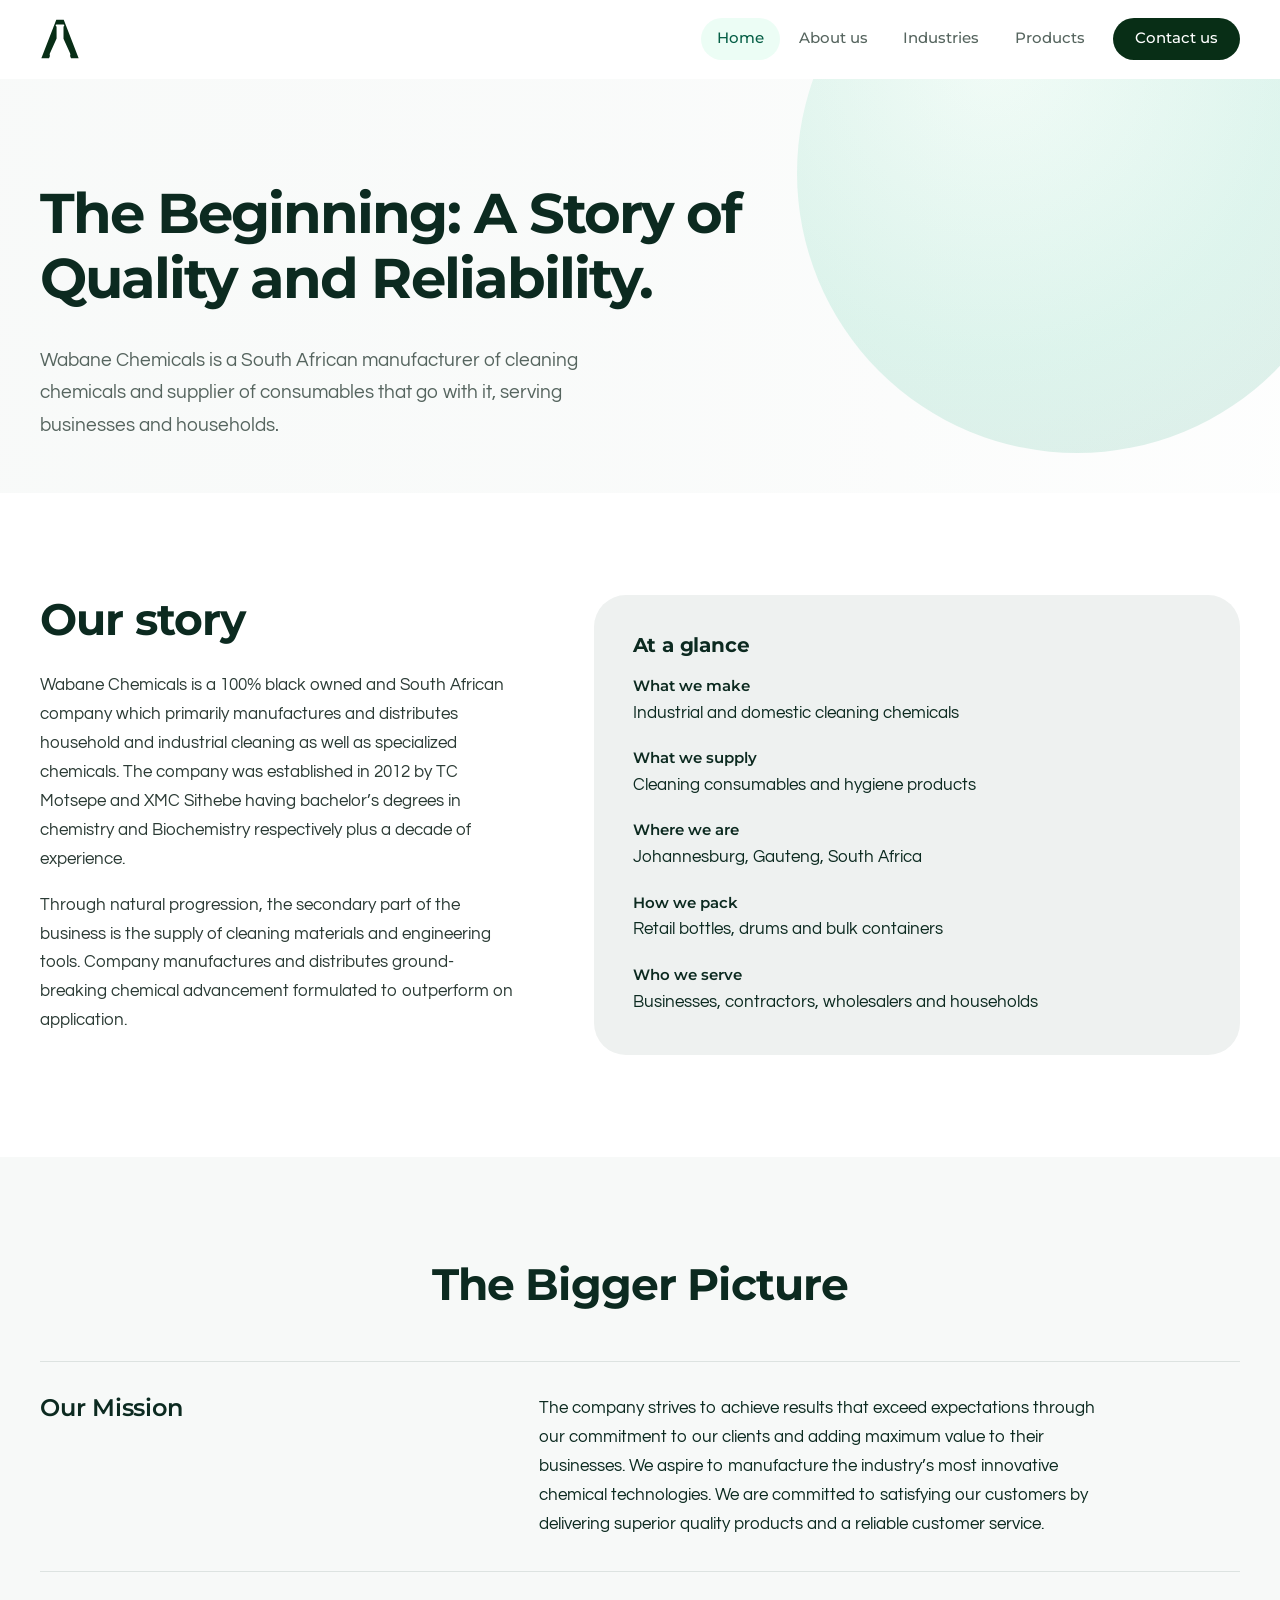
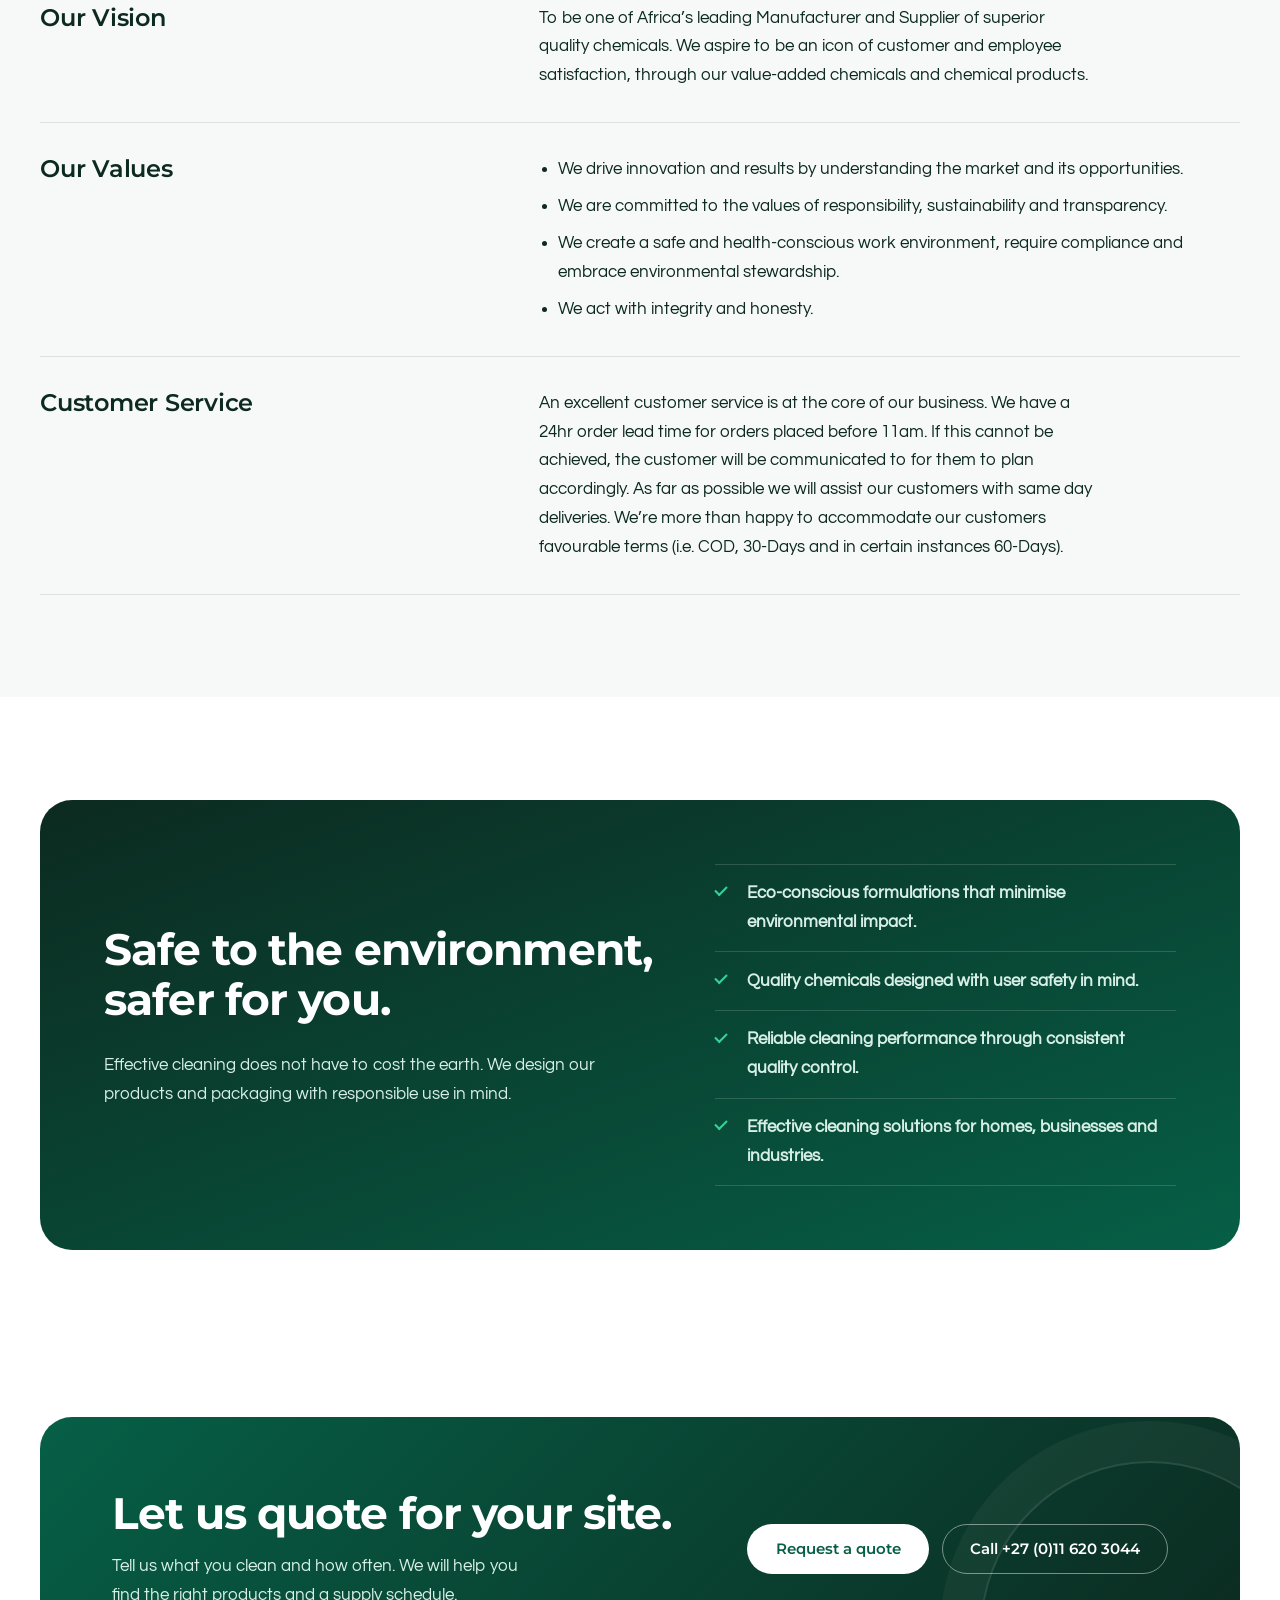
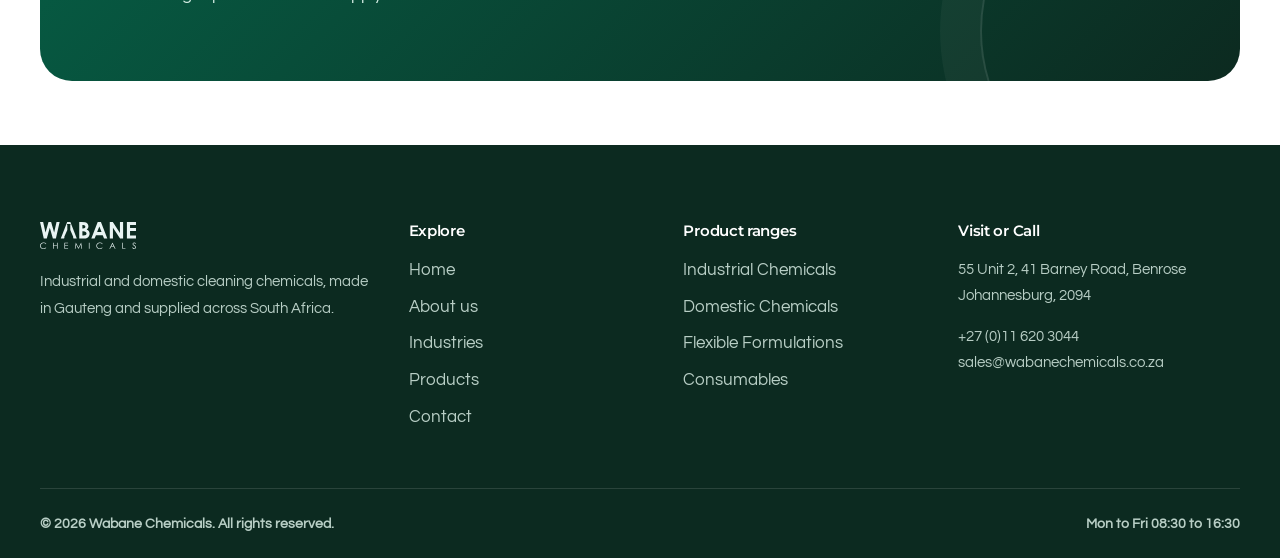
==== about.html @ 834a4728 "Add files via upload" ====
<!DOCTYPE html>
<html lang="en">
<head>
<meta charset="utf-8">
<meta name="viewport" content="width=device-width, initial-scale=1">

<meta name="description" content="Manufacturer of industrial and domestic cleaning chemicals and consumables in Etwatwa, Gauteng.">
<meta name="theme-color" content="#047857">
<link rel="icon" href="assets/img/Logo Icon.svg" type="image/svg+xml">
<link rel="preconnect" href="https://fonts.googleapis.com">
<link rel="preconnect" href="https://fonts.gstatic.com" crossorigin>
<link href="https://fonts.googleapis.com/css2?family=Montserrat:wght@400;500;600;700&family=Questrial&display=swap" rel="stylesheet">
<link rel="stylesheet" href="assets/css/style.css">
</head>
<body>
<a class="skip" href="#main">Skip to content</a>
<header class="site-header">
  <div class="wrap bar">
    <a class="brand" href="index.html" aria-label="Wabane Chemicals">
      <img src="assets/img/Logo Icon.svg" alt="Wabane Chemicals logo" class="brand-mark" width="40" height="40">

    </a>
    <button class="menu-btn" aria-expanded="false" aria-controls="site-nav" aria-label="Menu"><span></span></button>
    <nav class="nav" id="site-nav" aria-label="Main">
      <ul>
        <li><a href="index.html" aria-current="page">Home</a></li>
<li><a href="about.html">About us</a></li>
<li><a href="industries.html">Industries</a></li>
<li><a href="products.html">Products</a></li>
<li><a class="btn btn-primary" href="contact.html">Contact us</a></li>
      </ul>
    </nav>
  </div>
</header>
<main id="main">

<section class="page-hero about-hero">
  <div class="wrap">
    <h1><strong>The Beginning: A Story of Quality and Reliability.</strong></h1>
    <p class="lead">Wabane Chemicals is a South African manufacturer of cleaning chemicals and supplier of consumables that go with it, serving businesses and households.</p>
  </div>
</section>

<section class="section">
  <div class="wrap split">
    <div>
      <h2><strong>Our story</strong></h2>
      <p>Wabane Chemicals is a 100% black owned and South African company which primarily manufactures and distributes household and industrial cleaning as well as specialized chemicals. The company was established in 2012 by TC Motsepe and XMC Sithebe having bachelor’s degrees in chemistry and Biochemistry respectively plus a decade of experience.</p>
      <p>Through natural progression, the secondary part of the business is the supply of cleaning materials and engineering tools. Company manufactures and distributes ground-breaking chemical advancement formulated to outperform on application.</p>
    </div>
    <aside class="facts">
      <h3><strong>At a glance</strong></h3>
      <dl>
        <dt>What we make</dt><dd>Industrial and domestic cleaning chemicals</dd>
        <dt>What we supply</dt><dd>Cleaning consumables and hygiene products</dd>
        <dt>Where we are</dt><dd>Johannesburg, Gauteng, South Africa</dd>
        <dt>How we pack</dt><dd>Retail bottles, drums and bulk containers</dd>
        <dt>Who we serve</dt><dd>Businesses, contractors, wholesalers and households</dd>
      </dl>
    </aside>
  </div>
</section>

<section class="section bg-grey">
  <div class="wrap">
    <div class="section-head"><h2><strong>The Bigger Picture</strong></h2></div>
    <div class="values">
      <div class="value"><h3>Our Mission</h3><p>The company strives to achieve results that exceed expectations through our commitment to our clients and adding maximum value to their businesses. We aspire to manufacture the industry’s most innovative chemical technologies.  We are committed to satisfying our customers by delivering superior quality products and a reliable customer service.</p></div>
      <div class="value"><h3>Our Vision</h3><p>To be one of Africa’s leading Manufacturer and Supplier of superior quality chemicals. We aspire to be an icon of customer and employee satisfaction, through our value-added chemicals and chemical products.</p></div>
      <div class="value">
        <h3>Our Values</h3>
        <ul class="value-list">
          <li>We drive innovation and results by understanding the market and its opportunities.</li>
          <li>We are committed to the values of responsibility, sustainability and transparency.</li>
          <li>We create a safe and health-conscious work environment, require compliance and embrace environmental stewardship.</li>
          <li>We act with integrity and honesty.</li>
        </ul>
      </div>
      <div class="value"><h3>Customer Service</h3><p>An excellent customer service is at the core of our business. We have a 24hr order lead time for orders placed before 11am. If this cannot be achieved, the customer will be communicated to for them to plan accordingly. As far as possible we will assist our customers with same day deliveries. We’re more than happy to accommodate our customers favourable terms (i.e. COD, 30-Days and in certain instances 60-Days).</p></div>
    </div>
  </div>
</section>

<section class="section">
  <div class="wrap">
    <div class="dark-panel">
      <div>
        <h2><strong>Safe to the environment, safer for you.</strong></h2>
        <p>Effective cleaning does not have to cost the earth. We design our products and packaging with responsible use in mind.</p>
      </div>
      <ul>
        <li>Eco-conscious formulations that minimise environmental impact.</li>
        <li>Quality chemicals designed with user safety in mind.</li>
        <li>Reliable cleaning performance through consistent quality control.</li>
        <li>Effective cleaning solutions for homes, businesses and industries.</li>
      </ul>
    </div>
  </div>
</section>

<section class="section-tight">
  <div class="wrap">
    <div class="cta">
      <div>
        <h2><strong>Let us quote for your site.</strong></h2>
        <p>Tell us what you clean and how often. We will help you find the right products and a supply schedule.</p>
      </div>
      <div class="cta-actions">
        <a class="btn btn-light" href="contact.html">Request a quote</a>
        <a class="btn btn-outline-light" href="tel:+27116203044">Call +27 (0)11 620 3044</a>
      </div>
    </div>
  </div>
</section>

</main>
<footer class="site-footer">
  <div class="wrap footer-grid">
    <div>
      <a class="brand" href="index.html" aria-label="Wabane Chemicals home">
        <img src="assets/img/Logo Proposal.svg" alt="Wabane Chemicals logo" class="brand-mark" width="96" height="96">
      </a>
      <p style="margin-top:1.2rem; font-weight:400">Industrial and domestic cleaning chemicals, made in Gauteng and supplied across South Africa.</p>
    </div>
    <div>
      <h4>Explore</h4>
      <ul>
        <li class="range-copy"><a href="index.html">Home</a></li>
        <li class="range-copy"><a href="about.html">About us</a></li>
        <li class="range-copy"><a href="industries.html">Industries</a></li>
        <li class="range-copy"><a href="products.html">Products</a></li>
        <li class="range-copy"><a href="contact.html">Contact</a></li>
      </ul>
    </div>
    <div>
      <h4>Product ranges</h4>
      <ul>
        <li class="range-copy"><a href="products.html#industrial">Industrial Chemicals</a></li>
        <li class="range-copy"><a href="products.html#domestic">Domestic Chemicals</a></li>
        <li class="range-copy"><a href="contact.html?type=Flexible+Formulations">Flexible Formulations</a></li>
        <li class="range-copy"><a href="products.html#consumables">Consumables</a></li>
      </ul>
    </div>
    <div>
      <h4>Visit or Call</h4>
      <p class="lead" style="font-weight:400; color:#b8cec5">55 Unit 2, 41 Barney Road, Benrose<br>Johannesburg, 2094</p>
      <p class="lead" style="font-weight:400; color:#b8cec5"><a href="tel:+27116203044">+27 (0)11 620 3044</a><br><a href="mailto:sales@wabanechemicals.co.za">sales@wabanechemicals.co.za</a></p>
    </div>
  </div>
  <div class="wrap footer-bottom">
    <span>&copy; <span id="year">2026</span> Wabane Chemicals. All rights reserved.</span>
    <span>Mon to Fri 08:30 to 16:30</span>
  </div>
</footer>
<script src="assets/js/main.js" defer></script>
</body>
</html>
---- assets/css/style.css ----
/* ==========================================================================
   PurePath Chemicals - main stylesheet
   Brand: light grey, white, emerald green
   Fonts: Century Gothic (body, uses installed font, falls back to Questrial)
          Montserrat (headings, loaded from Google Fonts)
   ========================================================================== */

:root {
  --white: #ffffff;
  --g50: #f7f9f8;
  --g100: #eef1f0;
  --g200: #dde3e1;
  --g300: #c3ccc9;
  --g500: #7d8c87;
  --g600: #56655f;
  --text: #2b3b35;
  --ink: #0c2a20;

  --em: #059669;
  --em-d: #082e16ff;
  --em-dd: #065f46;
  --em-l: #34d399;
  --em-100: #d1fae5;
  --em-50: #ecfdf5;

  --font-head: 'Montserrat', 'montserrat', 'montserrat', 'montserrat', sans-serif;
  --font-body: 'Century Gothic', 'CenturyGothic', 'Apple Gothic', 'Questrial', 'Montserrat', sans-serif;

  --r-m: 16px;
  --r-l: 32px;
  --wrap: 1200px;
  --ease: cubic-bezier(.2, .8, .2, 1);
}

*, *::before, *::after { box-sizing: border-box; }
html { scroll-behavior: smooth; -webkit-text-size-adjust: 100%; }
body {
  margin: 0;
  font-family: var(--font-body);
  font-size: 1.0625rem;
  line-height: 1.7;
  font-weight: 600;
  color: var(--text);
  background: var(--white);
  -webkit-font-smoothing: antialiased;
}
img, svg { display: block; max-width: 100%; }
a { color: inherit; }

h1, h2, h3, h4 {
  font-family: var(--font-head);
  color: var(--ink);
  line-height: 1.15;
  font-weight: 600;
  letter-spacing: -.02em;
  margin: 0 0 .6em;
}
h1 { font-size: clamp(2.4rem, 5.2vw, 4.25rem); letter-spacing: -.035em; font-weight: 900; }
h2 { font-size: clamp(1.8rem, 3.4vw, 2.75rem); }
h3 { font-size: 1.25rem; letter-spacing: -.01em; }
p { margin: 0 0 1em; max-width: 62ch; font-weight: 400; }

.wrap { width: min(100% - 2.5rem, var(--wrap)); margin-inline: auto; }
.section { padding-block: clamp(4rem, 8vw, 7rem); }
.section-tight { padding-block: clamp(2.5rem, 5vw, 4.5rem); }
.bg-grey { background: var(--g50); }
.lead { font-size: 1.2rem; color: var(--g600); font-weight: 500; }
.muted { color: var(--g600); }

:focus-visible { outline: 3px solid var(--em-l); outline-offset: 3px; border-radius: 6px; }
.skip {
  position: absolute; left: -999px; top: 0; z-index: 100;
  background: var(--ink); color: #fff; padding: .7rem 1rem;
}
.skip:focus { left: 0; }

/* ---------- Buttons ---------- */
.btn {
  display: inline-flex; align-items: center; justify-content: center; gap: .6rem;
  padding: .95rem 1.7rem; border-radius: 999px;
  font-family: var(--font-head); font-weight: 600; font-size: .95rem; line-height: 1.2;
  text-decoration: none; cursor: pointer;
  border: 1.5px solid transparent;
  transition: background .25s, color .25s, border-color .25s, box-shadow .25s;
}
.btn-primary { background: var(--em-d); color: #fff; }
.btn-primary:hover { background: var(--em-dd); box-shadow: 0 10px 24px -10px rgba(4, 120, 87, .7); }
.btn-ghost { border-color: var(--g300); color: var(--ink); background: transparent; }
.btn-ghost:hover { border-color: var(--em); color: var(--em-d); }
.btn-light { background: #fff; color: var(--em-dd); }
.btn-light:hover { background: var(--em-100); }
.btn-outline-light { border-color: rgba(255, 255, 255, .45); color: #fff; }
.btn-outline-light:hover { background: rgba(255, 255, 255, .12); }
.btn-sm { padding: .65rem 1.2rem; font-size: .88rem; }
.btn-sec { background: var(--em-d); color: #fff; }
.btn-sec:hover { background: var(--em-d); box-shadow: 0 5px 12px -5px rgba(4, 120, 87, .7); }

.link {
  font-family: var(--font-head); font-weight: 600; font-size: .95rem;
  color: var(--em-d); text-decoration: none;
  border-bottom: 1.5px solid var(--em-100);
  transition: border-color .25s;
}
.link:hover { border-color: var(--em); }

/* ---------- Header ---------- */
.site-header {
  position: sticky; top: 0; z-index: 50;
  background: rgba(255, 255, 255, .85);
  -webkit-backdrop-filter: saturate(1.4) blur(14px);
  backdrop-filter: saturate(1.4) blur(14px);
  border-bottom: 1px solid transparent;
  transition: border-color .3s;
}
.site-header.scrolled { border-color: var(--g200); }
.bar { display: flex; align-items: center; justify-content: space-between; gap: 1.5rem; height: 78px; }
.brand { display: flex; align-items: center; gap: .7rem; text-decoration: none; }
.brand svg, .brand-mark { width: 40px; height: 40px; flex: none; }
.brand-name {
  font-family: var(--font-head); font-weight: 700; font-size: 1.15rem;
  color: var(--ink); letter-spacing: -.02em; line-height: 1;
}
.brand-name small {
  display: block; margin-top: .3rem;
  font-weight: 500; font-size: .68rem; letter-spacing: .04em; color: var(--g500);
}
.nav ul { list-style: none; display: flex; align-items: center; gap: .2rem; margin: 0; padding: 0; }
.nav a {
  display: block; padding: .55rem 1rem; border-radius: 999px;
  font-family: var(--font-head); font-weight: 500; font-size: .92rem;
  color: var(--g600); text-decoration: none;
  transition: color .2s, background .2s;
}
.nav a:hover { color: var(--ink); background: var(--g100); }
.nav a[aria-current="page"] { color: var(--em-dd); background: var(--em-50); }
.nav .btn { color: #fff; margin-left: .6rem; padding: .7rem 1.3rem; }
.nav a.btn, .nav a.btn[aria-current="page"] { color: #fff; background: var(--em-d); }
.nav a.btn:hover, .nav a.btn[aria-current="page"]:hover { color: #fff; background: var(--em-dd); }
.menu-btn {
  display: none; width: 46px; height: 46px; border-radius: 50%;
  border: 1.5px solid var(--g200); background: #fff; cursor: pointer;
  align-items: center; justify-content: center;
}
.menu-btn span, .menu-btn span::before, .menu-btn span::after {
  display: block; width: 18px; height: 2px; background: var(--ink); border-radius: 2px;
  transition: transform .3s var(--ease), opacity .2s; content: ""; position: relative;
}
.menu-btn span::before { position: absolute; top: -6px; }
.menu-btn span::after { position: absolute; top: 6px; }
.menu-btn[aria-expanded="true"] span { background: transparent; }
.menu-btn[aria-expanded="true"] span::before { transform: translateY(6px) rotate(45deg); }
.menu-btn[aria-expanded="true"] span::after { transform: translateY(-6px) rotate(-45deg); }

@media (max-width: 960px) {
  .menu-btn { display: inline-flex; }
  .nav {
    position: absolute; left: 0; right: 0; top: 100%;
    background: #fff; border-bottom: 1px solid var(--g200);
    padding: 1rem 1.25rem 1.6rem;
    display: none;
  }
  .nav.open { display: block; }
  .nav ul { flex-direction: column; align-items: stretch; gap: .2rem; }
  .nav a { padding: .9rem 1rem; }
  .nav .btn { margin: .8rem 0 0; text-align: center; }
}

/* ---------- Hero (home) ---------- */
.hero { position: relative; overflow: hidden; background: linear-gradient(180deg, var(--g50), #fff 75%); }
.hero.home-hero {
  background:
    linear-gradient(90deg, rgba(247, 249, 248, .92) 0%, rgba(247, 249, 248, .78) 48%, rgba(247, 249, 248, .24) 100%),
    url('https://images.unsplash.com/photo-1581578731548-c64695cc6952?auto=format&fit=crop&w=2000&q=85') center 45% / cover;
}
.hero-grid {
  display: grid; grid-template-columns: 1.05fr .95fr; align-items: center; gap: 3rem;
  padding-block: clamp(3rem, 7vw, 6rem) clamp(3rem, 6vw, 5rem);
}
.hero h1 { margin-bottom: .5em; }
.hero .lead { max-width: 52ch; }
.hero-actions { display: flex; flex-wrap: wrap; gap: .9rem; margin-top: 2.2rem; }
.hero-art { width: 100%; max-width: 560px; margin-inline: auto; }
.float { transform-box: fill-box; transform-origin: center; animation: drift 9s ease-in-out infinite alternate; }
.float.b { animation-duration: 11s; animation-delay: -3s; }
.float.c { animation-duration: 7s; animation-delay: -5s; }
.float.d { animation-duration: 13s; animation-delay: -1s; }
@keyframes drift { from { transform: translateY(-10px); } to { transform: translateY(12px); } }

/* one orchestrated entrance on the home hero */
.rise { opacity: 0; transform: translateY(18px); animation: rise .9s var(--ease) forwards; }
.rise:nth-child(2) { animation-delay: .12s; }
.rise:nth-child(3) { animation-delay: .24s; }
.rise:nth-child(4) { animation-delay: .36s; }
@keyframes rise { to { opacity: 1; transform: none; } }

@media (max-width: 900px) {
  .hero-grid { grid-template-columns: 1fr; }
  .hero-art { max-width: 380px; order: -1; }
}

/* ---------- Inner page hero ---------- */
.page-hero {
  position: relative; overflow: hidden;
  background: linear-gradient(180deg, var(--g50), #fff);
  padding-block: clamp(3.5rem, 8vw, 6.5rem) clamp(2rem, 4vw, 3.5rem);
}
.products-hero {
  background:
    linear-gradient(90deg, rgba(247, 249, 248, .88) 0%, rgba(247, 249, 248, .72) 48%, rgba(247, 249, 248, .2) 100%),
    url('https://images.unsplash.com/photo-1563453392212-326f5e854473?auto=format&fit=crop&w=2000&q=85') center 45% / cover;
}
.about-hero {
  background:
    linear-gradient(90deg, rgba(247, 249, 248, .88) 0%, rgba(247, 249, 248, .72) 48%, rgba(247, 249, 248, .2) 100%),
    url('https://images.unsplash.com/photo-1567789884554-0b844b597180?auto=format&fit=crop&w=2000&q=85') center 45% / cover;
}
.contact-hero {
  background:
    linear-gradient(90deg, rgba(247, 249, 248, .88) 0%, rgba(247, 249, 248, .72) 48%, rgba(247, 249, 248, .2) 100%),
    url('https://images.unsplash.com/photo-1521791136064-7986c2920216?auto=format&fit=crop&w=2000&q=85') center 45% / cover;
}
.industries-hero {
  background:
    linear-gradient(90deg, rgba(247, 249, 248, .88) 0%, rgba(247, 249, 248, .72) 48%, rgba(247, 249, 248, .2) 100%),
    url('https://images.unsplash.com/photo-1516937941344-00b4e0337589?auto=format&fit=crop&w=2000&q=85') center 45% / cover;
}

.page-hero::after {
  content: ""; position: absolute; right: -6%; top: -45%;
  width: min(560px, 70vw); aspect-ratio: 1; border-radius: 50%;
  background: radial-gradient(circle at 35% 30%, #a7f3d0, #10b981 55%, #047857);
  opacity: .13; pointer-events: none;
}
.page-hero .wrap { position: relative; z-index: 1; }
.page-hero h1 { font-size: clamp(2.2rem, 4.6vw, 3.5rem); max-width: 18ch; }
.page-hero .lead { max-width: 56ch; margin: 0; }

/* ---------- pH scale ---------- */
.ph { background: var(--g100); border-radius: var(--r-l); padding: clamp(1.6rem, 4vw, 3.4rem); }
.ph-head { display: grid; grid-template-columns: 1fr 1fr; gap: 2rem; align-items: end; }
.ph-head p { margin: 0; }
.ph-tabs { display: flex; flex-wrap: wrap; gap: .6rem; margin-top: 2.4rem; }
.ph-tab {
  font-family: var(--font-head); font-weight: 600; font-size: .92rem;
  padding: .7rem 1.3rem; border-radius: 999px; cursor: pointer;
  border: 1.5px solid var(--g300); background: #fff; color: var(--ink);
  transition: background .25s, color .25s, border-color .25s;
}
.ph-tab:hover { border-color: var(--em); }
.ph-tab[aria-selected="true"] { background: var(--ink); border-color: var(--ink); color: #fff; }
.ph-scale { position: relative; margin-top: 2.2rem; padding-top: 10px; }
.ph-track {
  position: relative; height: 14px; border-radius: 999px;
  background: linear-gradient(90deg, #d5dcd9 0%, #a7f3d0 30%, #10b981 50%, #047857 75%, #063f30 100%);
}
.ph-window {
  position: absolute; top: -8px; height: 30px;
  left: calc(var(--from, 1) / 14 * 100%);
  width: calc((var(--to, 3) - var(--from, 1)) / 14 * 100%);
  border: 2.5px solid var(--ink); border-radius: 999px; background: rgba(255, 255, 255, .28);
  transition: left .6s var(--ease), width .6s var(--ease);
}
.ph-labels { display: flex; justify-content: space-between; margin-top: .8rem; font-family: var(--font-head); font-size: .8rem; color: var(--g600); }
.ph-read {
  margin-top: 2rem; background: #fff; border-radius: var(--r-m);
  padding: clamp(1.4rem, 3vw, 2.2rem);
  display: grid; grid-template-columns: auto 1fr auto; gap: 1.6rem; align-items: center;
}
.ph-num { font-family: var(--font-head); font-weight: 600; font-size: clamp(2rem, 4vw, 3rem); color: var(--em-d); letter-spacing: -.03em; line-height: 1; white-space: nowrap; }
.ph-read h3 { margin-bottom: .25em; }
.ph-read p { margin: 0; }
@media (max-width: 800px) {
  .ph-head { grid-template-columns: 1fr; }
  .ph-read { grid-template-columns: 1fr; gap: 1rem; }
}

/* ---------- Ranges (asymmetric) ---------- */
.section-head {
  max-width: 100%;
  margin: 0 auto clamp(2rem, 4vw, 3.4rem);
  text-align: center;
}
.ranges-title,
.ranges-description {
  white-space: normal;
  max-width: 100%;
}
.ranges-description {
  text-align: center;
  margin-inline: auto;
}

/* Three equal boxes in one row */
.ranges {
  display: grid;
  grid-template-columns: repeat(3, 1fr);
  gap: 1.25rem;
}

/* Equal-height cards + floating hover effect */
.range {
  border-radius: var(--r-l);
  padding: clamp(1.6rem, 3vw, 2.6rem);
  display: flex;
  flex-direction: column;
  align-items: flex-start;
  height: 100%;
  min-height: 360px;

  /* Smooth floating animation */
  transition:
    transform 0.3s ease,
    box-shadow 0.3s ease;

  /* Prevents content from causing uneven sizing */
  box-sizing: border-box;
}

/* Float when hovering */
.range:hover {
  transform: translateY(-10px);
  box-shadow: 0 18px 40px rgba(0, 0, 0, 0.12);
}

.range h3 {
  font-size: 1.5rem;
}

.range-copy {
  font-weight: 400;
}

.range ul {
  list-style: none;
  padding: 0;
  margin: 0 0 1.6rem;
}

.range li {
  padding: .45rem 0 .45rem 1.6rem;
  position: relative;
  color: var(--em-d);
}

.range li::before {
  content: "";
  position: absolute;
  left: 0;
  top: 1.05em;
  width: 8px;
  height: 8px;
  border-radius: 50%;
  background: var(--em-d);
}

.range .link {
  margin-top: auto;
}

/* Industrial */
.range-ind {
  background: #fff;
  border: 1.5px solid var(--g200);
  color: var(--ink);
}

.range-ind h3 {
  color: var(--ink);
  font-size: clamp(1.8rem, 3vw, 2.4rem);
}

.range-ind .link {
  color: #fff;
  border-color: rgba(255, 255, 255, .35);
}

.range-ind .link:hover {
  border-color: #fff;
}

/* Domestic */
.range-dom {
  background: var(--g100);
}

.range-dom h3 {
  color: var(--ink);
  font-size: clamp(1.8rem, 3vw, 2.4rem);
}

/* Consumables */
.range-con {
  background: #fff;
  border: 1.5px solid var(--g200);
}

.range-con h3 {
  color: var(--ink);
  font-size: clamp(1.8rem, 3vw, 2.4rem);
}

.range .ico-wrap {
  margin-bottom: 1.2rem;
}

.range-ind .ico-wrap {
  background: var(--em-50);
  color: var(--em-d);
}

/* Icons */
.ico {
  width: 26px;
  height: 26px;
  fill: none;
  stroke: currentColor;
  stroke-width: 1.7;
  stroke-linecap: round;
  stroke-linejoin: round;
}

.ico-wrap {
  width: 54px;
  height: 54px;
  flex: none;
  border-radius: 50%;
  background: var(--em-50);
  color: var(--em-d);
  display: inline-flex;
  align-items: center;
  justify-content: center;
}

/* Tablet */
@media (max-width: 860px) {
  .ranges {
    grid-template-columns: 1fr;
  }

  .range {
    min-height: 320px;
  }
}

/* Mobile */
@media (max-width: 520px) {
  .range {
    min-height: 0;
  }

  .range:hover {
    transform: translateY(-5px);
  }
}

/* ---------- Why list ---------- */
.split { display: grid; grid-template-columns: .85fr 1.15fr; gap: clamp(2rem, 6vw, 5rem); align-items: start; }
.split-sticky { position: sticky; top: 110px; }
.rows { list-style: none; margin: 0; padding: 0; }
.rows li {
  display: grid; grid-template-columns: 54px 1fr; gap: 1.3rem;
  padding: 1.7rem 0; border-top: 1px solid var(--g200);
}
.rows li:last-child { border-bottom: 1px solid var(--g200); }
.rows h3 { margin-bottom: .3em; }
.rows p { margin: 0; color: var(--g600); font-weight: 400; }
@media (max-width: 860px) {
  .split { grid-template-columns: 1fr; }
  .split-sticky { position: static; }
}

/* ---------- Process (a genuine sequence) ---------- */
.steps { list-style: none; margin: 0; padding: 0; display: grid; grid-template-columns: repeat(4, 1fr); gap: 2rem; counter-reset: step; }
.steps li { position: relative; padding-top: 4.2rem; counter-increment: step; text-align: center; }
.steps li::before {
  content: counter(step); position: absolute; top: 0; left: 50%; transform: translateX(-50%);
  width: 48px; height: 48px; border-radius: 50%;
  background: var(--em-d); color: #fff;
  font-family: var(--font-head); font-weight: 600;
  display: flex; align-items: center; justify-content: center;
}
.steps li::after {
  content: ""; position: absolute; top: 24px; left: calc(50% + 24px); right: calc(-50% - 2rem + 24px); height: 2px;
  background: repeating-linear-gradient(90deg, var(--g300) 0 6px, transparent 6px 12px);
}
.steps li:last-child::after { display: none; }
.steps p { color: var(--g600); margin: 0; font-size: 1rem; font-weight: 400; }
@media (max-width: 900px) {
  .steps { grid-template-columns: 1fr 1fr; }
  .steps li::after { display: none; }
}
@media (max-width: 560px) { .steps { grid-template-columns: 1fr; } }

/* ---------- Industry pills ---------- */
.pills { display: flex; flex-wrap: wrap; gap: .75rem; }
.pill {
  display: inline-flex; align-items: center; gap: .6rem;
  padding: .7rem 1.2rem .7rem .9rem; border-radius: 999px;
  background: #fff; border: 1.5px solid var(--g200);
  font-family: var(--font-head); font-weight: 500; font-size: .92rem; color: var(--ink);
  text-decoration: none; transition: border-color .25s, background .25s;
}
.pill .ico { width: 20px; height: 20px; color: var(--em-d); }
.pill:hover { border-color: var(--em); background: var(--em-50); }

/* ---------- CTA band ---------- */
.cta {
  position: relative; overflow: hidden;
  background: linear-gradient(135deg, var(--em-dd), var(--ink));
  color: #d7efe6; border-radius: var(--r-l);
  padding: clamp(2.2rem, 6vw, 4.5rem);
  display: flex; flex-wrap: wrap; align-items: center; justify-content: space-between; gap: 2rem;
}
.cta::after {
  content: ""; position: absolute; right: -80px; bottom: -120px; width: 340px; aspect-ratio: 1; border-radius: 50%;
  border: 2px solid rgba(255, 255, 255, .12); box-shadow: 0 0 0 40px rgba(255, 255, 255, .04);
}
.cta h2 { color: #fff; margin-bottom: .3em; max-width: 20ch; font-weight: 400; }
.cta .lead { color: #fff; }
.cta p { margin: 0; max-width: 48ch; }
.cta > * { position: relative; z-index: 1; }
.cta-actions { display: flex; flex-wrap: wrap; gap: .8rem; }

/* ---------- About ---------- */
.facts {
  background: var(--g100); border-radius: var(--r-l); padding: clamp(1.6rem, 3vw, 2.6rem);
}
.facts h3 { margin-bottom: 1rem; }
.facts dl { margin: 0; }
.facts dt { font-family: var(--font-head); font-weight: 600; font-size: .95rem; color: var(--ink); }
.facts dd { margin: 0 0 1.1rem; color: var(--ink); font-weight: 400; }
.facts dd:last-child { margin-bottom: 0; }
.values { border-top: 1px solid var(--g200); }
.value {
  display: grid; grid-template-columns: .8fr 1.2fr; gap: 2rem;
  padding: 2rem 0; border-bottom: 1px solid var(--g200);
}
.value h3 { font-size: 1.5rem; margin: 0; color: var(--ink); }
.value p { margin: 0; color: var(--ink); }
.value-list { margin: 0; padding-left: 1.2rem; color: var(--ink); font-weight: 400; }
.value-list li { margin-bottom: .5rem; font-weight: 400; color: var(--ink); }
.value-list li:last-child { margin-bottom: 0; }
@media (max-width: 760px) { .value { grid-template-columns: 1fr; gap: .6rem; } }
.dark-panel {
  background: linear-gradient(160deg, var(--ink), var(--em-dd));
  color: #d7efe6; border-radius: var(--r-l);
  padding: clamp(2rem, 5vw, 4rem);
  display: grid; grid-template-columns: 1.1fr .9fr; gap: 3rem; align-items: center;
}
.dark-panel h2 { color: #fff; }
.dark-panel ul { list-style: none; margin: 0; padding: 0; }
.dark-panel li { padding: .9rem 0 .9rem 2rem; border-top: 1px solid rgba(255, 255, 255, .15); position: relative; }
.dark-panel li:last-child { border-bottom: 1px solid rgba(255, 255, 255, .15); }
.dark-panel li::before {
  content: ""; position: absolute; left: 0; top: 1.35rem; width: 12px; height: 7px;
  border-left: 2px solid var(--em-l); border-bottom: 2px solid var(--em-l); transform: rotate(-45deg);
}
@media (max-width: 860px) { .dark-panel { grid-template-columns: 1fr; } }

/* ---------- Industries page ---------- */
.sectors { display: grid; grid-template-columns: repeat(2, 1fr); gap: 1.25rem; }
.sector {
  display: grid; grid-template-columns: 54px 1fr; gap: 1.3rem;
  padding: clamp(1.4rem, 3vw, 2.2rem); border-radius: var(--r-m);
  border: 1.5px solid var(--g200); background: #fff;
  transition: border-color .25s;
}
.sector:hover { border-color: var(--em); }
.sector h3 { margin-bottom: .3em; }
.sector p { color: var(--g600); margin-bottom: .9rem; }
.sector .supply { font-size: .95rem; margin: 0; color: var(--text); }
.sector .supply strong { font-family: var(--font-head); font-weight: 600; color: var(--ink); }
@media (max-width: 860px) { .sectors { grid-template-columns: 1fr; } }

/* ---------- Products ---------- */
.toolbar { display: flex; flex-wrap: wrap; gap: .6rem; align-items: center; margin-bottom: 2rem; }
.filter {
  font-family: var(--font-head); font-weight: 600; font-size: .92rem;
  padding: .65rem 1.3rem; border-radius: 999px; cursor: pointer;
  border: 1.5px solid var(--g300); background: #fff; color: var(--ink);
  transition: background .25s, color .25s, border-color .25s;
}
.filter:hover { border-color: var(--em); }
.filter[aria-pressed="true"] { background: var(--em-d); border-color: var(--em-d); color: #fff; }
.count { margin-left: auto; font-size: .95rem; color: var(--g600); }
.grid-products { display: grid; grid-template-columns: repeat(auto-fill, minmax(260px, 1fr)); gap: 1.25rem; }
.prod { display: flex; flex-direction: column; border: 1.5px solid var(--g200); border-radius: var(--r-m); background: #fff; overflow: hidden; }
.prod[hidden] { display: none; }
.prod-img { height: 210px; display: flex; align-items: flex-end; justify-content: center; padding-top: 1.4rem; background: var(--em-50); }
.prod[data-cat="domestic"] .prod-img { background: var(--g100); }
.prod[data-cat="consumables"] .prod-img { background: var(--g50); border-bottom: 1.5px solid var(--g100); }
.prod-img svg { height: 100%; width: auto; max-width: 70%; }
.prod-body { padding: 1.4rem 1.5rem 1.6rem; display: flex; flex-direction: column; flex: 1; }
.badges { display: flex; flex-wrap: wrap; gap: .4rem; margin-bottom: .9rem; }
.badge {
  font-family: var(--font-head); font-weight: 600; font-size: .74rem;
  padding: .28rem .7rem; border-radius: 999px; background: var(--g100); color: var(--g600);
}
.badge.ph-b { background: var(--em-50); color: var(--em-dd); }
.prod h3 { font-size: 1.12rem; }
.prod p { font-size: .98rem; color: var(--g600); margin-bottom: .8rem; }
.prod .sizes { font-size: .9rem; margin-bottom: 1.2rem; color: var(--text); }
.prod .link, .prod .btn {
  margin-top: auto; align-self: flex-start; display: inline-flex;
  width: fit-content; padding: .35rem .55rem; border: 1.5px solid var(--em-d);
  border-radius: 999px; background: var(--white); color: var(--em-d);
  font-size: .82rem; text-decoration: none;
}
.prod .link:hover, .prod .btn:hover {
  border-color: var(--em-d); background: var(--white); color: var(--em-d);
  box-shadow: 0 5px 12px -5px rgba(4, 120, 87, .25);
}

/* ---------- Contact ---------- */
.contact-grid { display: grid; grid-template-columns: 1.15fr .85fr; gap: clamp(2rem, 5vw, 4rem); align-items: start; }
.form-card { background: #fff; border: 1.5px solid var(--g200); border-radius: var(--r-l); padding: clamp(1.5rem, 4vw, 2.8rem); }
.form-card h2 { font-size: 1.7rem; }
.form-grid { display: grid; grid-template-columns: 1fr 1fr; gap: 1.1rem; margin-top: 1.6rem; }
.field { display: flex; flex-direction: column; gap: .4rem; }
.field.full { grid-column: 1 / -1; }
.field.consent { flex-direction: row; }
label, .label { font-family: var(--font-head); font-weight: 600; font-size: .86rem; color: var(--ink); }
.req { color: var(--em-d); }
input, select, textarea {
  font: inherit; font-size: 1rem; color: var(--ink);
  padding: .85rem 1rem; border-radius: 12px;
  border: 1.5px solid var(--g300); background: var(--g50);
  transition: border-color .2s, background .2s, box-shadow .2s;
  width: 100%;
}
textarea { min-height: 150px; resize: vertical; }
input:hover, select:hover, textarea:hover { border-color: var(--g500); }
input:focus, select:focus, textarea:focus { outline: none; border-color: var(--em); background: #fff; box-shadow: 0 0 0 4px var(--em-100); }
input.is-invalid, select.is-invalid, textarea.is-invalid { border-color: #b42318; background: #fff7f7; }
input:user-invalid, textarea:user-invalid { border-color: #b42318; }
.consent { display: flex; gap: .8rem; align-items: flex-start; font-size: .92rem; color: var(--g600); }
.consent input { width: 20px; height: 20px; margin-top: .2rem; accent-color: var(--em-d); flex: none; }
.hp { position: absolute !important; left: -9999px; width: 1px; height: 1px; overflow: hidden; }
.form-status { margin-top: 1.2rem; padding: 1rem 1.2rem; border-radius: 12px; font-size: .98rem; display: none; }
.form-status[data-state="ok"] { display: block; background: var(--em-50); color: var(--em-dd); border: 1.5px solid var(--em-100); }
.form-status[data-state="error"] { display: block; background: #fef3f2; color: #912018; border: 1.5px solid #fecdca; }
.details { list-style: none; margin: 0; padding: 0; }
.details li { display: grid; grid-template-columns: 54px 1fr; gap: 1.2rem; padding: 1.3rem 0; border-top: 1px solid var(--g200); }
.details li:last-child { border-bottom: 1px solid var(--g200); }
.details h3 { font-size: 1rem; margin-bottom: .2em; }
.details p, .details a { margin: 0; color: var(--g600); text-decoration: none; }
.details a:hover { color: var(--em-d); }
@media (max-width: 900px) { .contact-grid { grid-template-columns: 1fr; } }
@media (max-width: 560px) { .form-grid { grid-template-columns: 1fr; } }

.map {
  position: relative; border-radius: var(--r-l); overflow: hidden;
  border: 1.5px solid var(--g200); background: var(--g100);
}
.map iframe { display: block; width: 100%; height: clamp(360px, 52vw, 520px); border: 0; filter: grayscale(.55) contrast(1.02); transition: filter .4s; }
.map:hover iframe { filter: none; }
.map-card {
  position: absolute; left: clamp(1rem, 3vw, 2rem); bottom: clamp(1rem, 3vw, 2rem);
  background: #fff; border-radius: var(--r-m); padding: 1.3rem 1.5rem; max-width: 320px;
  box-shadow: 0 20px 40px -20px rgba(12, 42, 32, .35);
}
.map-card h3 { font-size: 1.05rem; margin-bottom: .3em; }
.map-card p { font-size: .95rem; margin-bottom: 1rem; color: var(--g600); }
@media (max-width: 640px) { .map-card { position: static; max-width: none; border-radius: 0; box-shadow: none; border-top: 1.5px solid var(--g200); } }

/* ---------- Footer ---------- */
.site-footer { background: var(--ink); color: #b8cec5; padding-top: clamp(3rem, 6vw, 5rem); }
.footer-grid { display: grid; grid-template-columns: 1.4fr 1fr 1fr 1.2fr; gap: 2.5rem; padding-bottom: 3rem; }
.site-footer h4 { color: #fff; font-size: .95rem; margin-bottom: 1rem; }
.site-footer p { font-size: .96rem; }
.site-footer ul { list-style: none; margin: 0; padding: 0; }
.site-footer li { margin-bottom: .5rem; }
.site-footer a { text-decoration: none; transition: color .2s; }
.site-footer a:hover { color: var(--em-l); }
.site-footer .brand { align-items: center; }
.site-footer .brand-mark { width: 96px; height: auto; }
.site-footer .brand-name { color: #fff; }
.site-footer .brand-name small { color: #8fb0a3; }
.footer-bottom {
  border-top: 1px solid rgba(255, 255, 255, .12); padding-block: 1.4rem;
  display: flex; flex-wrap: wrap; justify-content: space-between; gap: .6rem; font-size: .88rem;
}
@media (max-width: 900px) { .footer-grid { grid-template-columns: 1fr 1fr; } }
@media (max-width: 520px) { .footer-grid { grid-template-columns: 1fr; } }

@media (prefers-reduced-motion: reduce) {
  html { scroll-behavior: auto; }
  *, *::before, *::after { animation: none !important; transition: none !important; }
  .rise { opacity: 1; transform: none; }
}
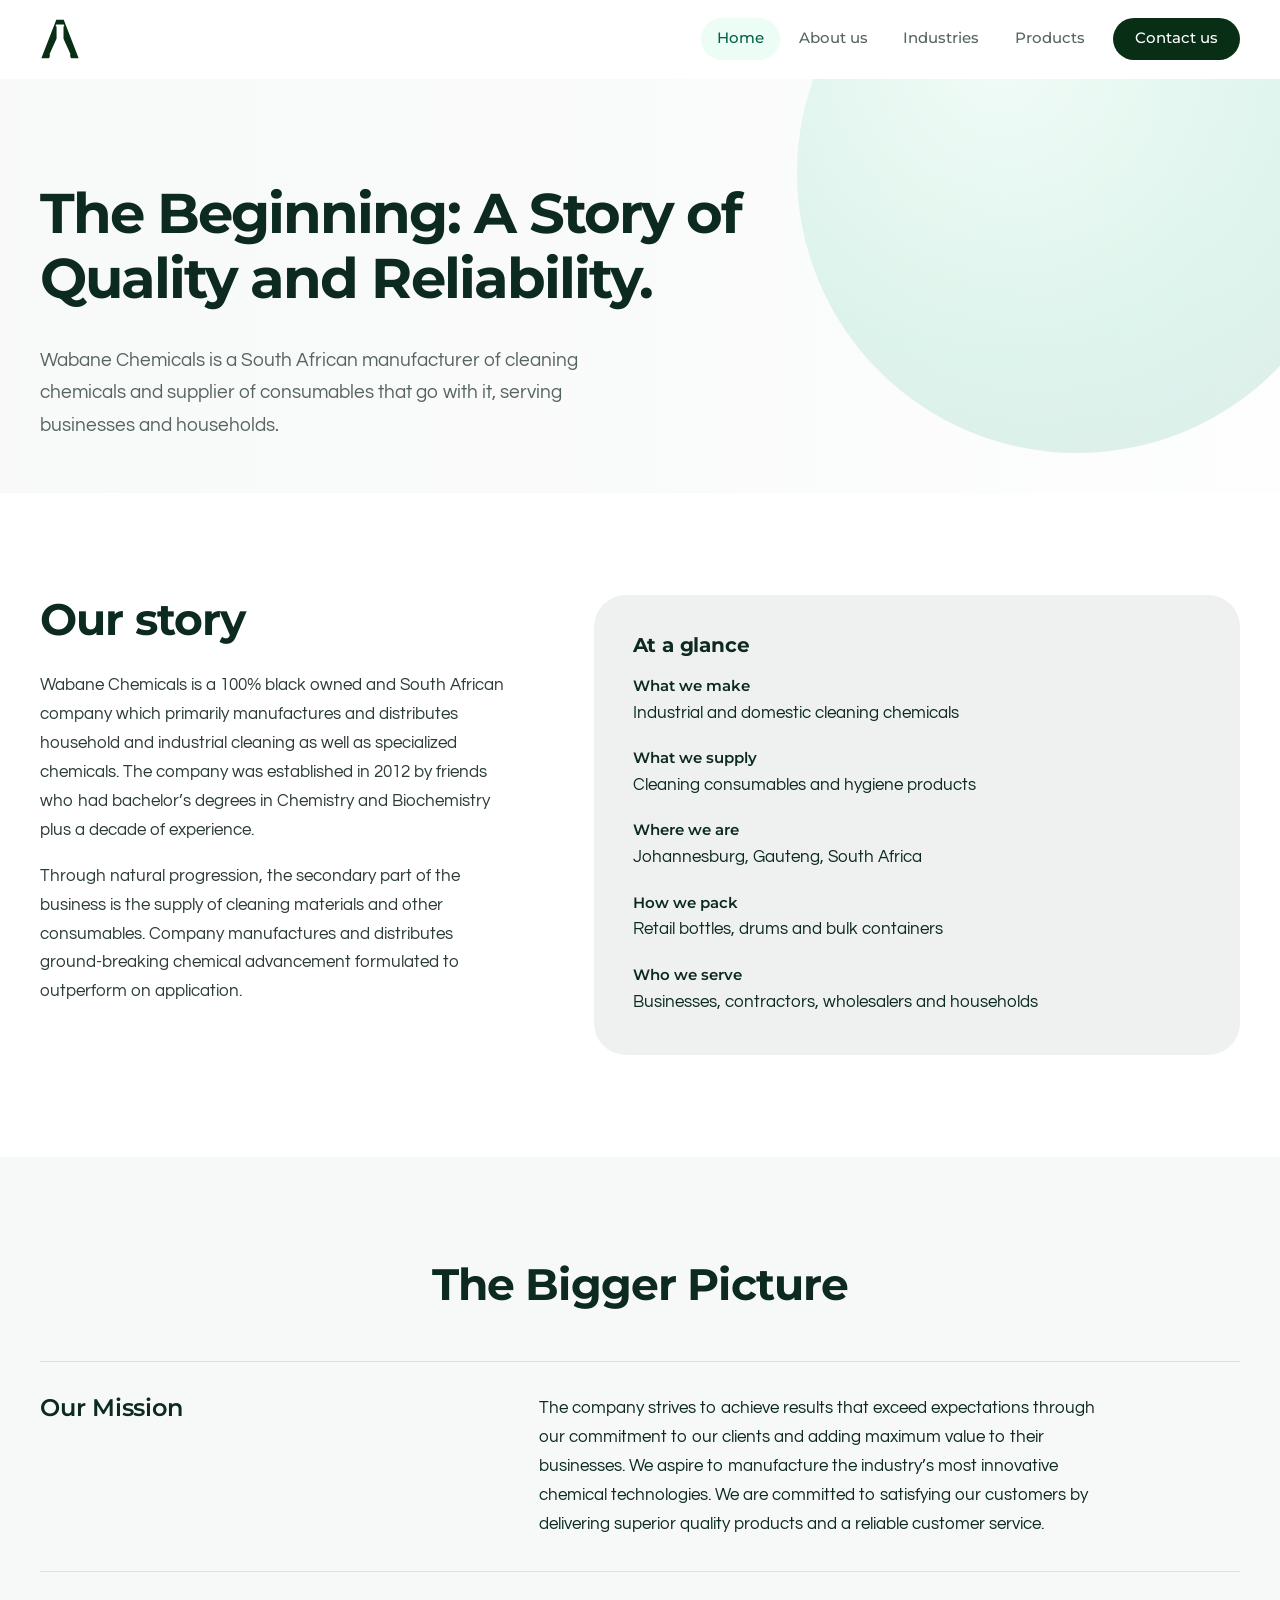
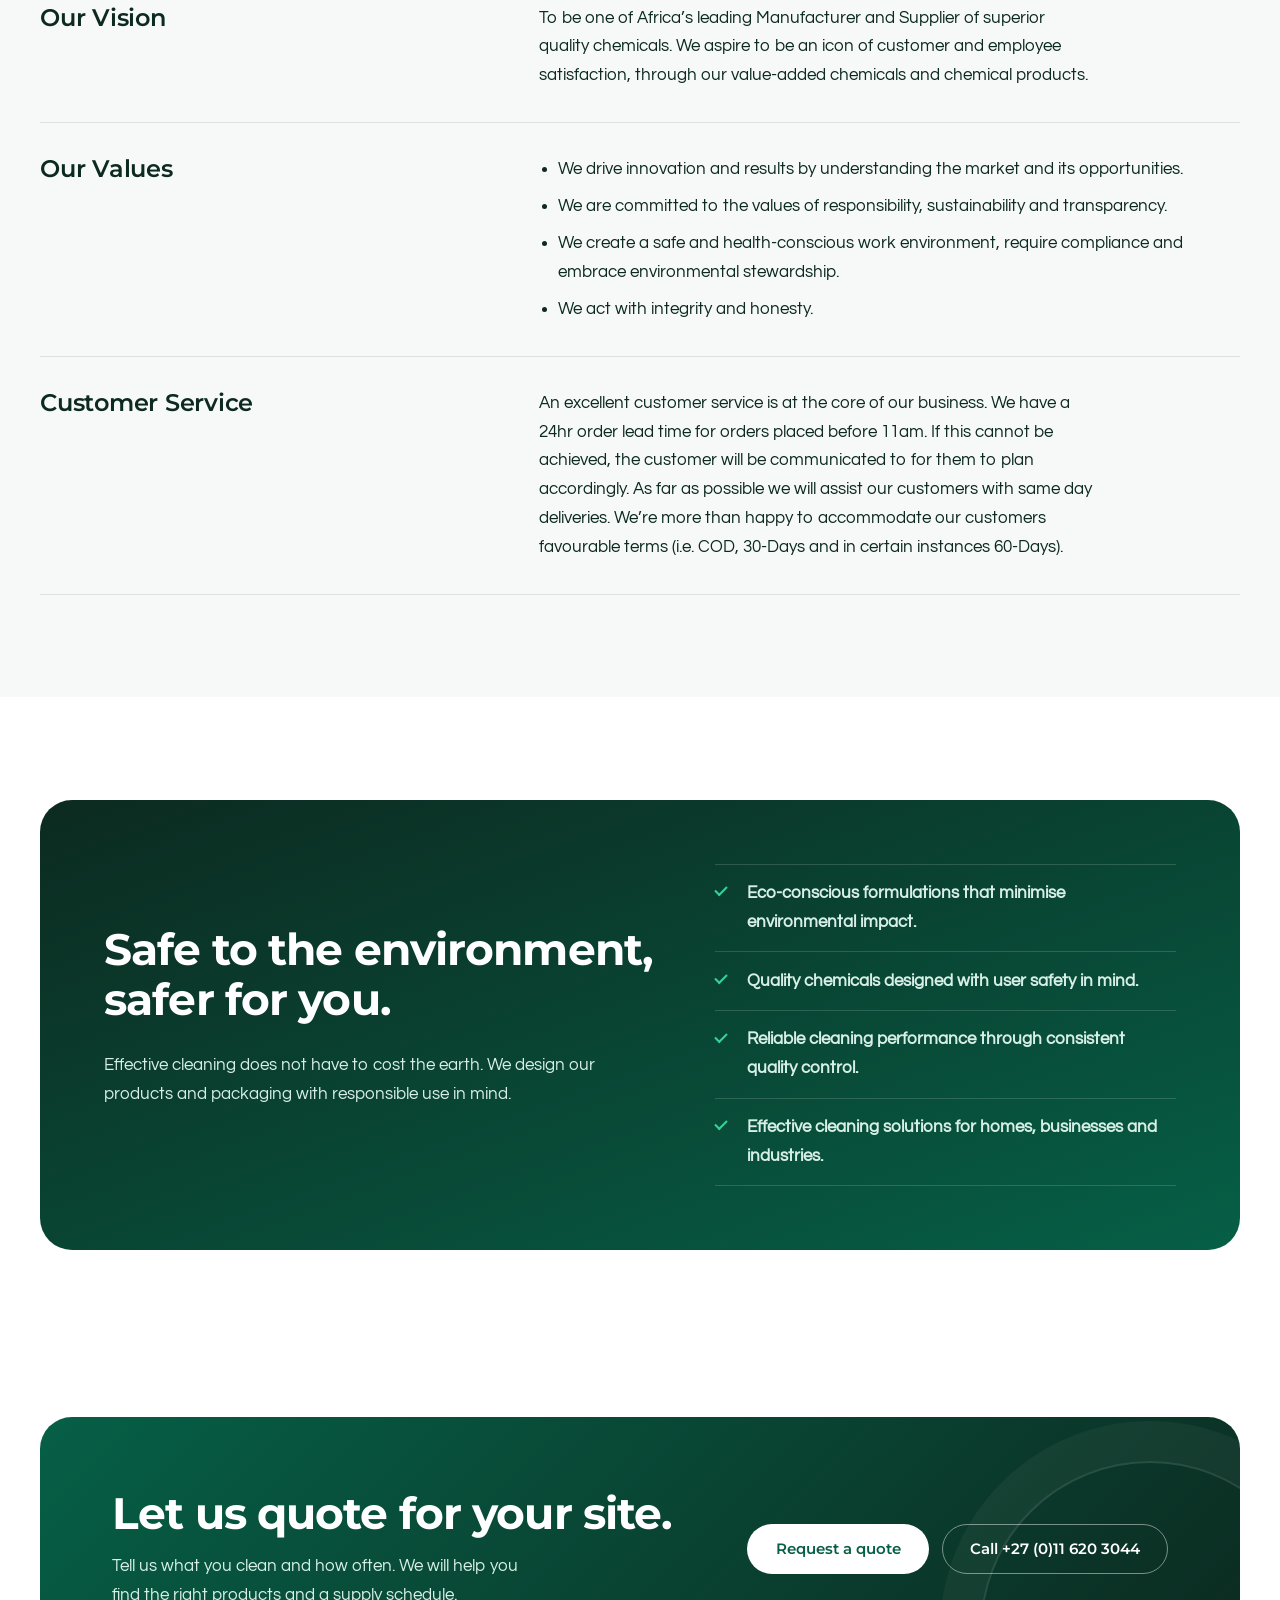
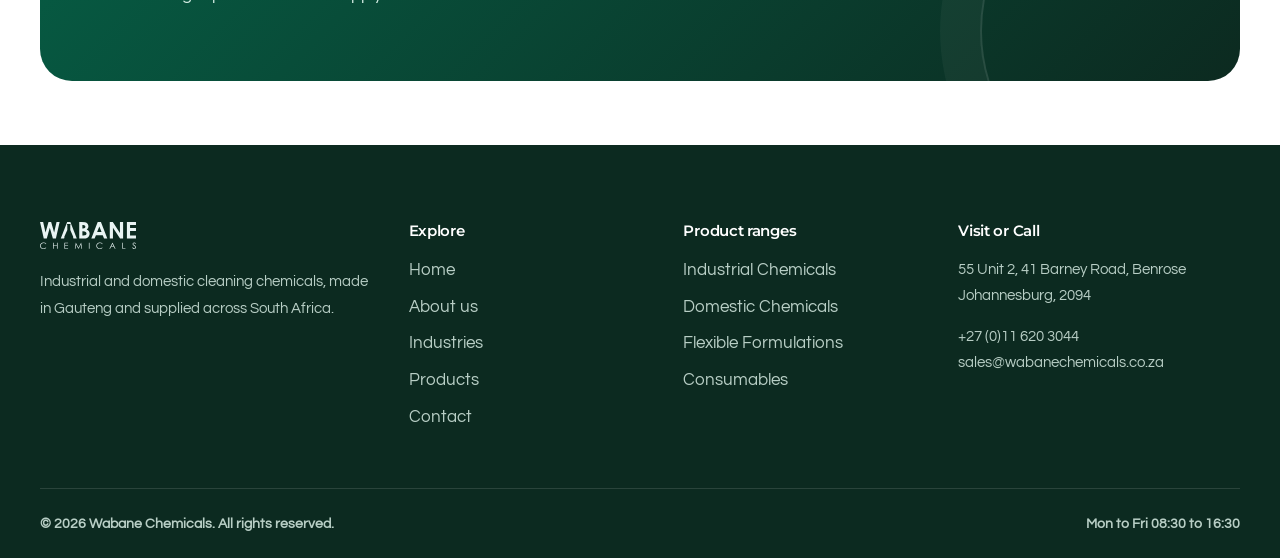
==== commit 9d012271: "Update about.html" ====
--- a/about.html
+++ b/about.html
@@ -45,8 +45,8 @@
   <div class="wrap split">
     <div>
       <h2><strong>Our story</strong></h2>
-      <p>Wabane Chemicals is a 100% black owned and South African company which primarily manufactures and distributes household and industrial cleaning as well as specialized chemicals. The company was established in 2012 by TC Motsepe and XMC Sithebe having bachelor’s degrees in chemistry and Biochemistry respectively plus a decade of experience.</p>
-      <p>Through natural progression, the secondary part of the business is the supply of cleaning materials and engineering tools. Company manufactures and distributes ground-breaking chemical advancement formulated to outperform on application.</p>
+      <p>Wabane Chemicals is a 100% black owned and South African company which primarily manufactures and distributes household and industrial cleaning as well as specialized chemicals. The company was established in 2012 by friends who had bachelor’s degrees in Chemistry and Biochemistry plus a decade of experience.</p>
+      <p>Through natural progression, the secondary part of the business is the supply of cleaning materials and other consumables. Company manufactures and distributes ground-breaking chemical advancement formulated to outperform on application.</p>
     </div>
     <aside class="facts">
       <h3><strong>At a glance</strong></h3>
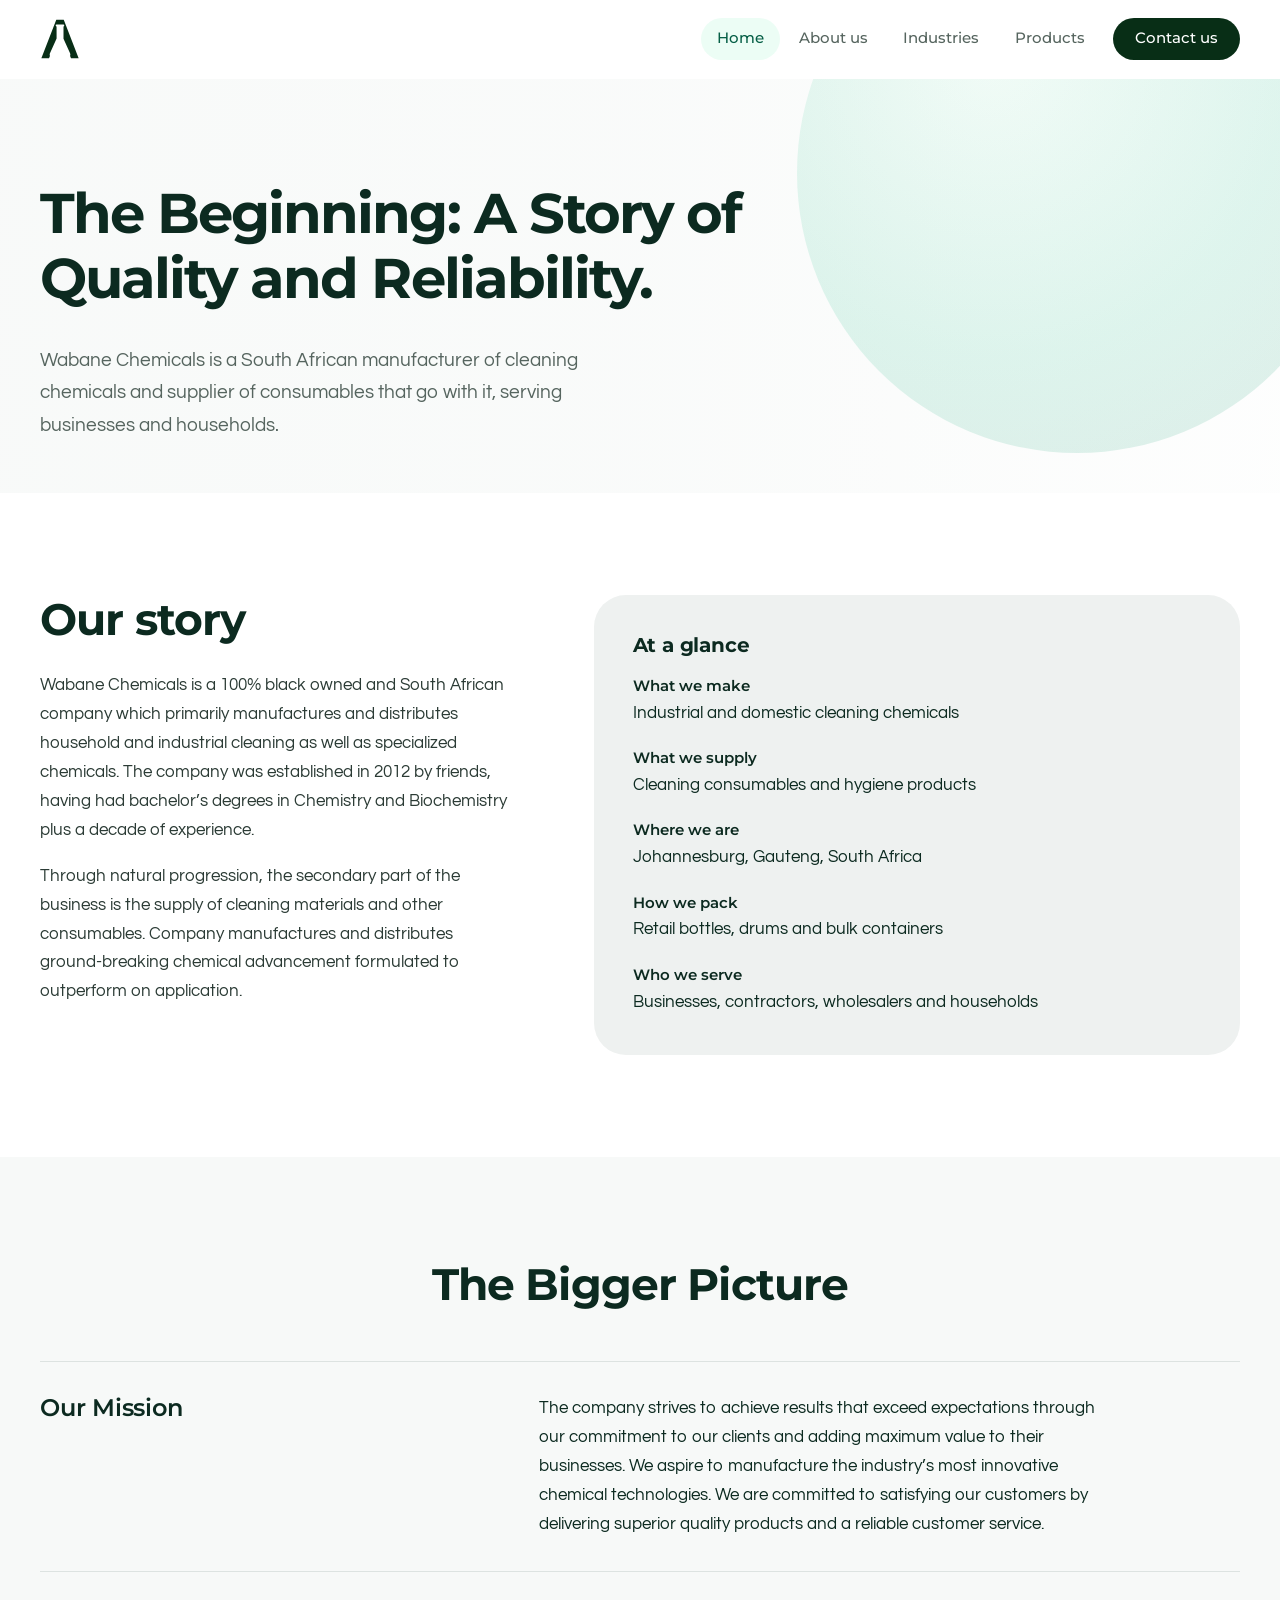
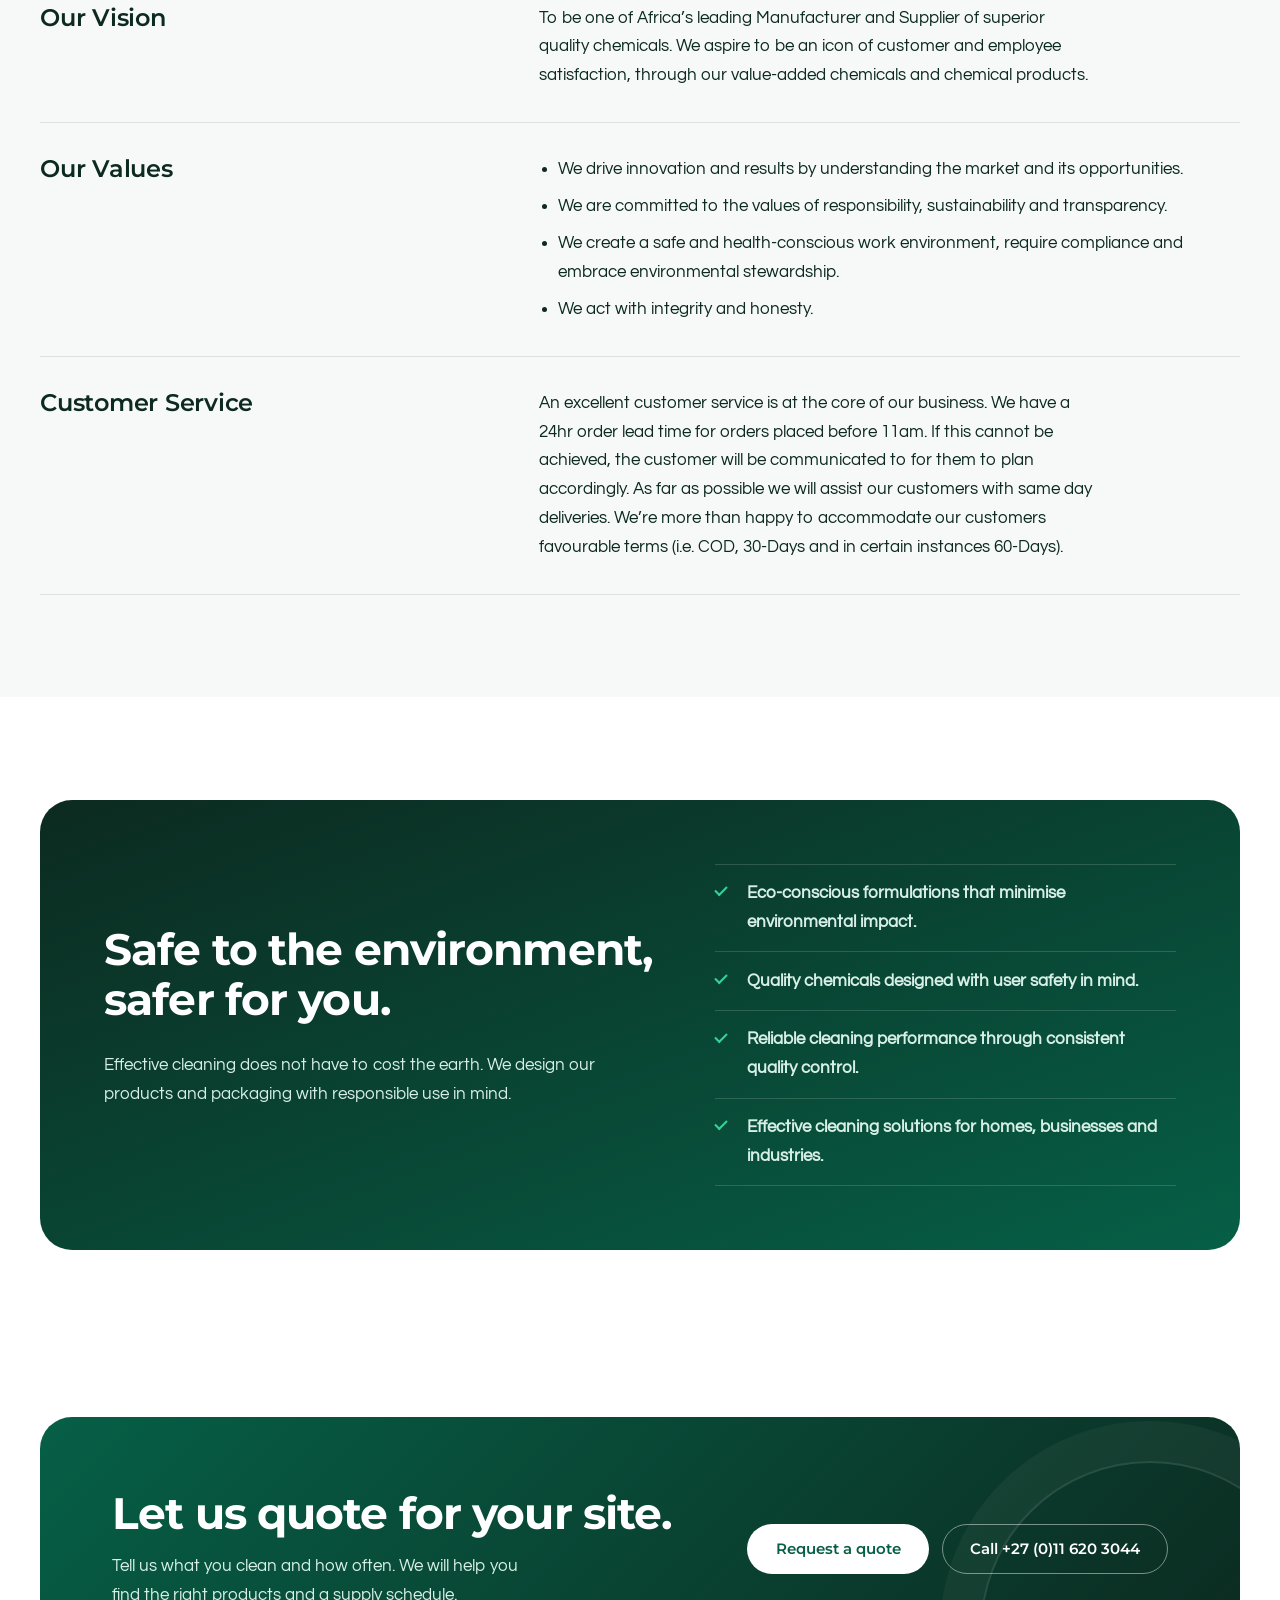
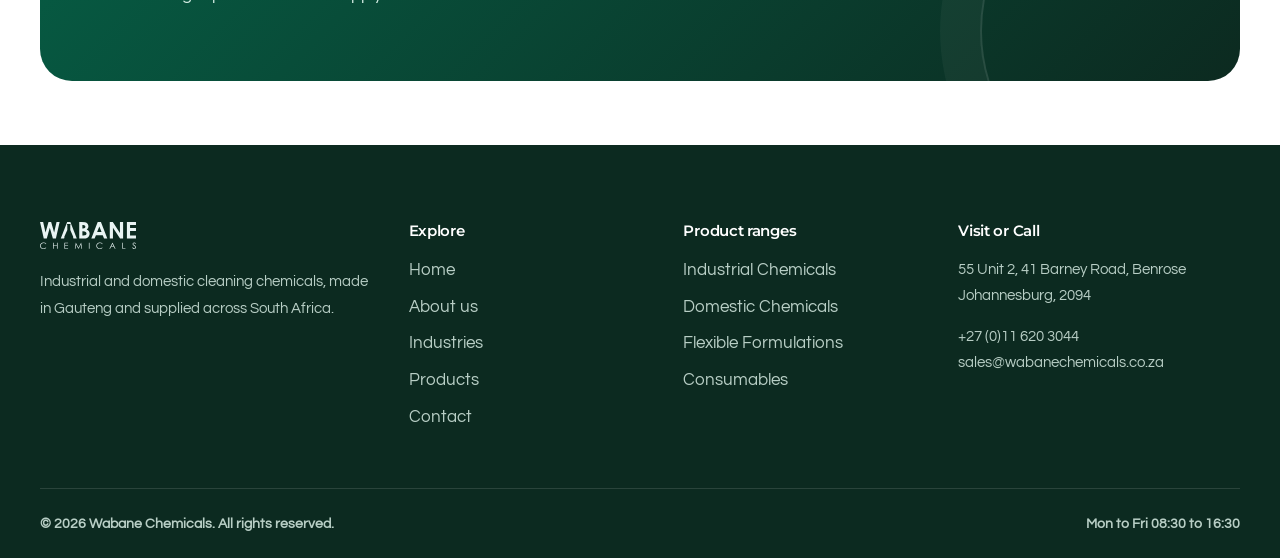
==== commit 312bb414: "Update about.html" ====
--- a/about.html
+++ b/about.html
@@ -45,7 +45,7 @@
   <div class="wrap split">
     <div>
       <h2><strong>Our story</strong></h2>
-      <p>Wabane Chemicals is a 100% black owned and South African company which primarily manufactures and distributes household and industrial cleaning as well as specialized chemicals. The company was established in 2012 by friends who had bachelor’s degrees in Chemistry and Biochemistry plus a decade of experience.</p>
+      <p>Wabane Chemicals is a 100% black owned and South African company which primarily manufactures and distributes household and industrial cleaning as well as specialized chemicals. The company was established in 2012 by friends, having had bachelor’s degrees in Chemistry and Biochemistry plus a decade of experience.</p>
       <p>Through natural progression, the secondary part of the business is the supply of cleaning materials and other consumables. Company manufactures and distributes ground-breaking chemical advancement formulated to outperform on application.</p>
     </div>
     <aside class="facts">
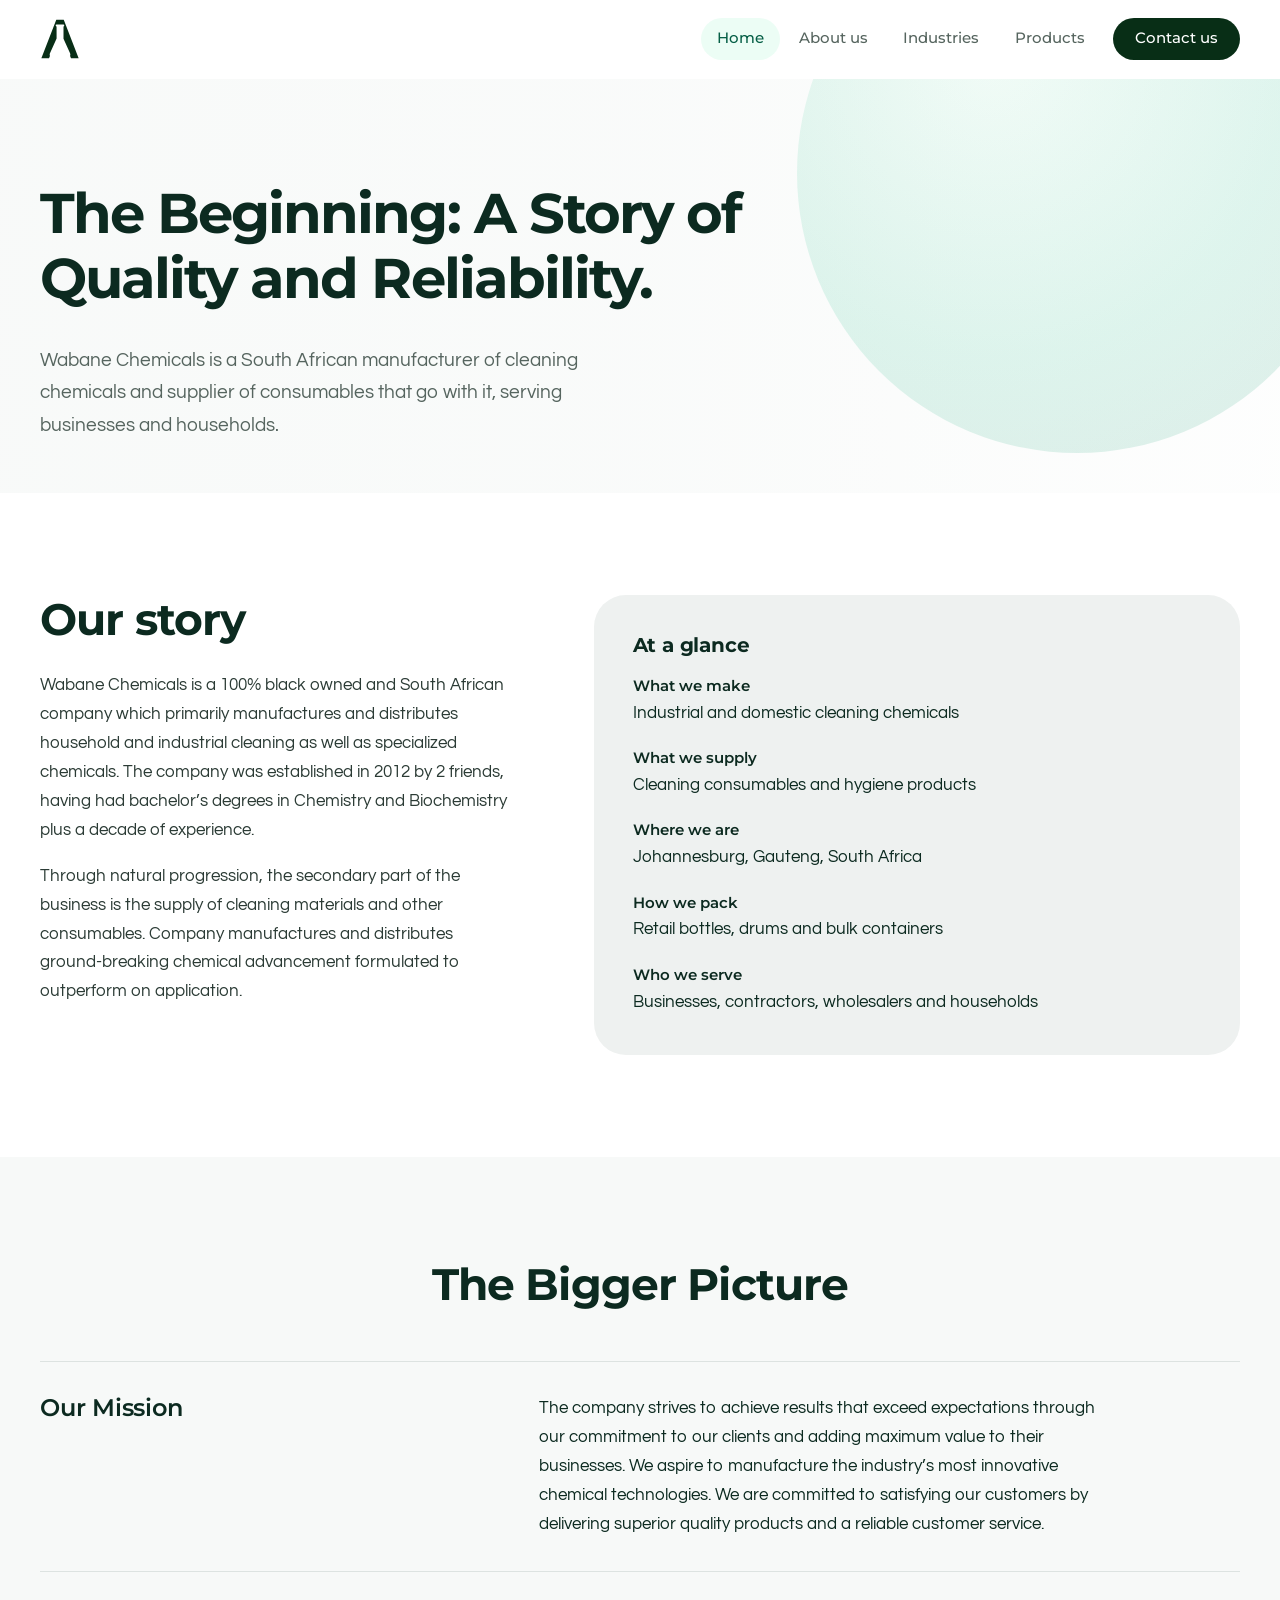
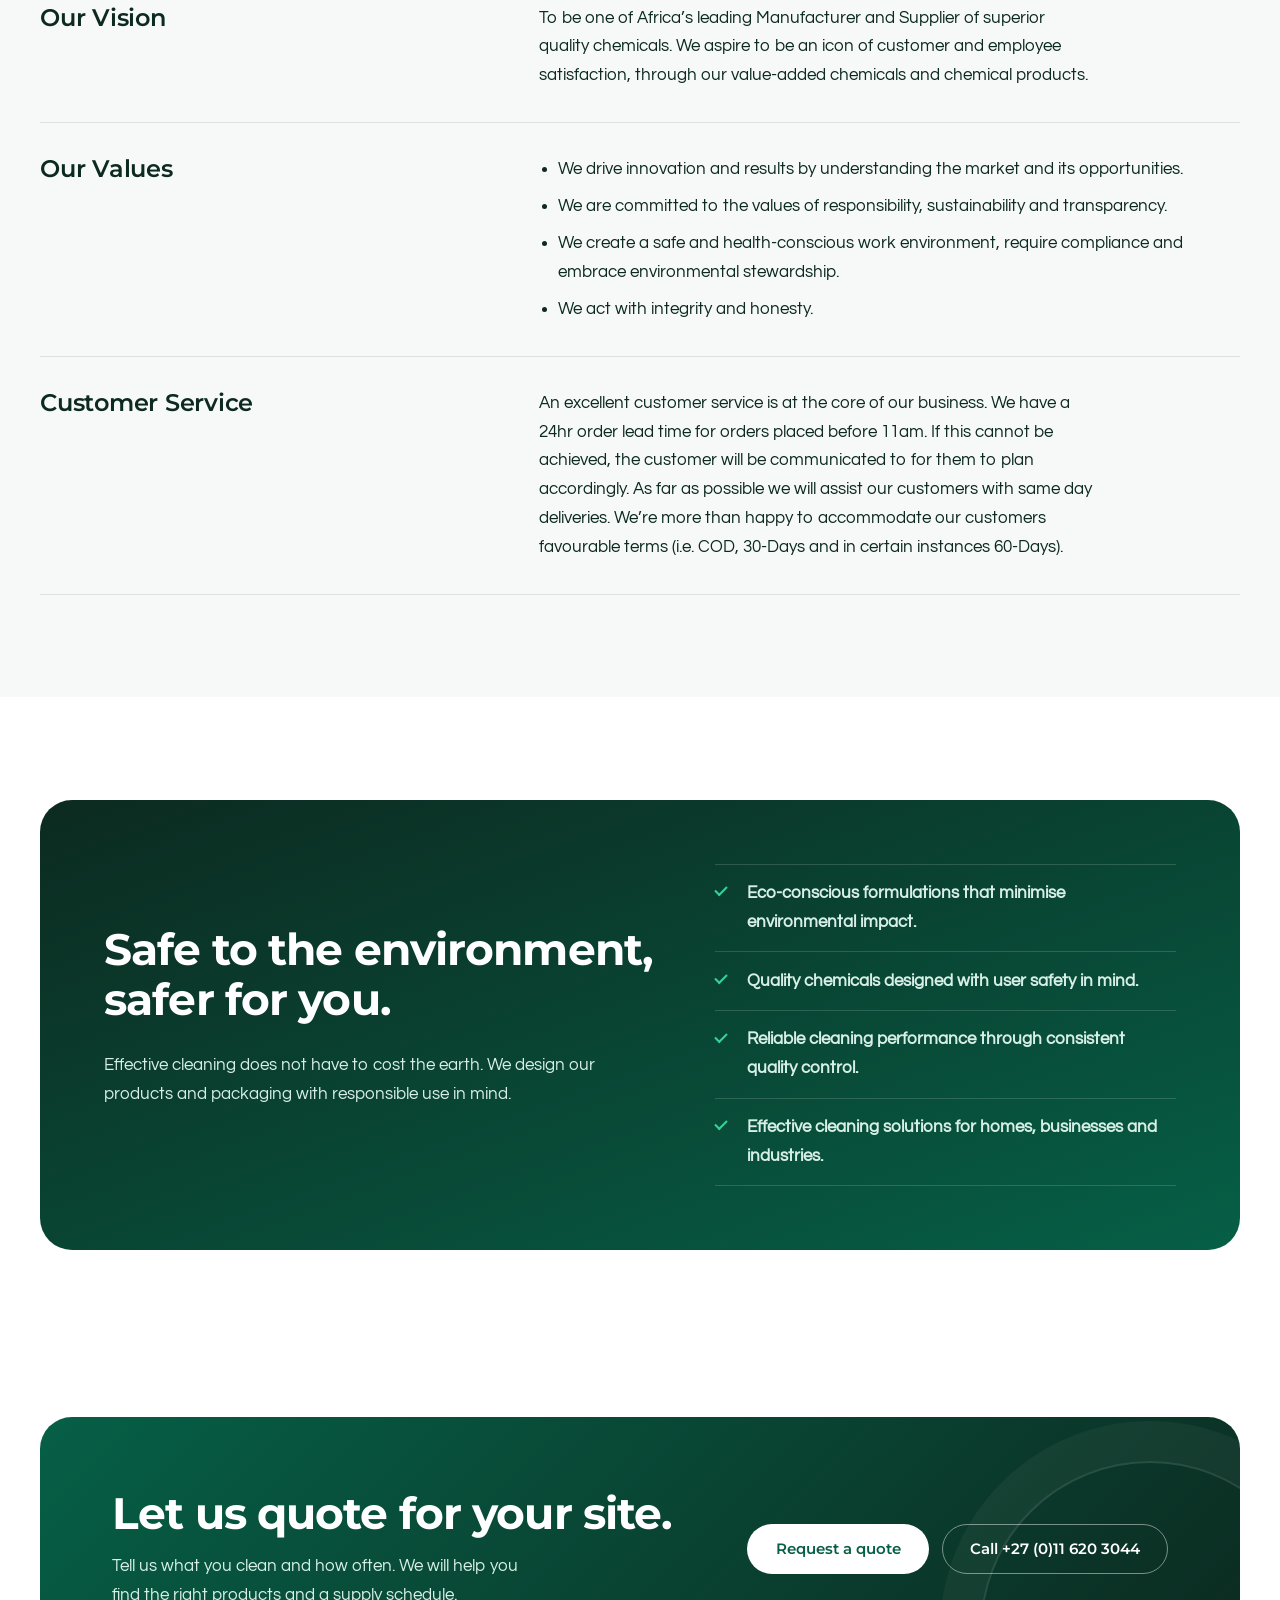
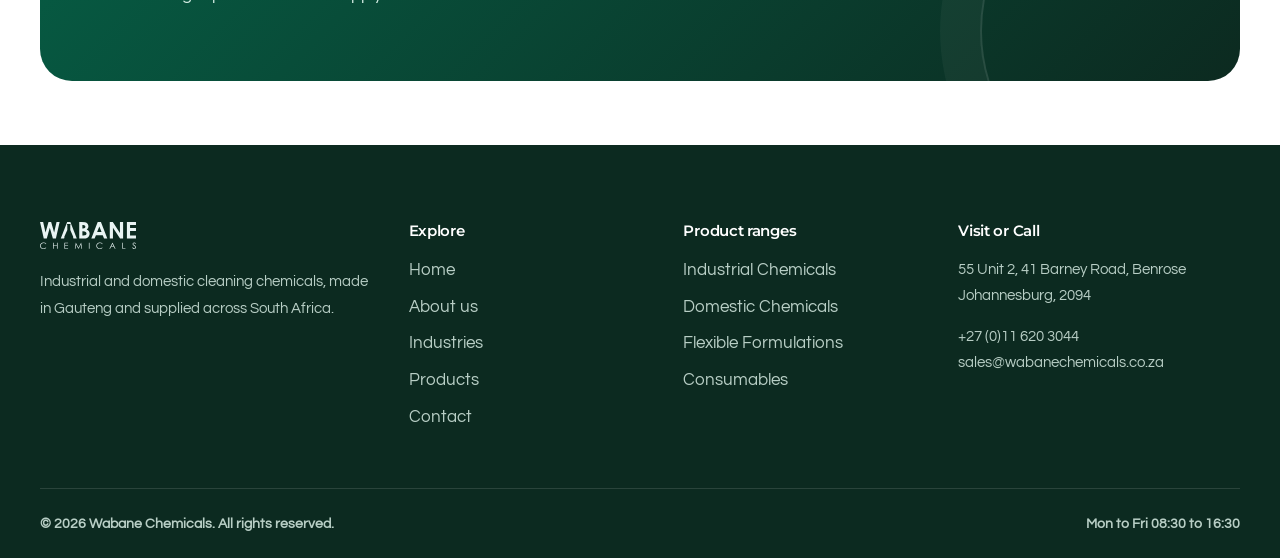
==== commit 7518664d: "Update about.html" ====
--- a/about.html
+++ b/about.html
@@ -45,7 +45,7 @@
   <div class="wrap split">
     <div>
       <h2><strong>Our story</strong></h2>
-      <p>Wabane Chemicals is a 100% black owned and South African company which primarily manufactures and distributes household and industrial cleaning as well as specialized chemicals. The company was established in 2012 by friends, having had bachelor’s degrees in Chemistry and Biochemistry plus a decade of experience.</p>
+      <p>Wabane Chemicals is a 100% black owned and South African company which primarily manufactures and distributes household and industrial cleaning as well as specialized chemicals. The company was established in 2012 by 2 friends, having had bachelor’s degrees in Chemistry and Biochemistry plus a decade of experience.</p>
       <p>Through natural progression, the secondary part of the business is the supply of cleaning materials and other consumables. Company manufactures and distributes ground-breaking chemical advancement formulated to outperform on application.</p>
     </div>
     <aside class="facts">
